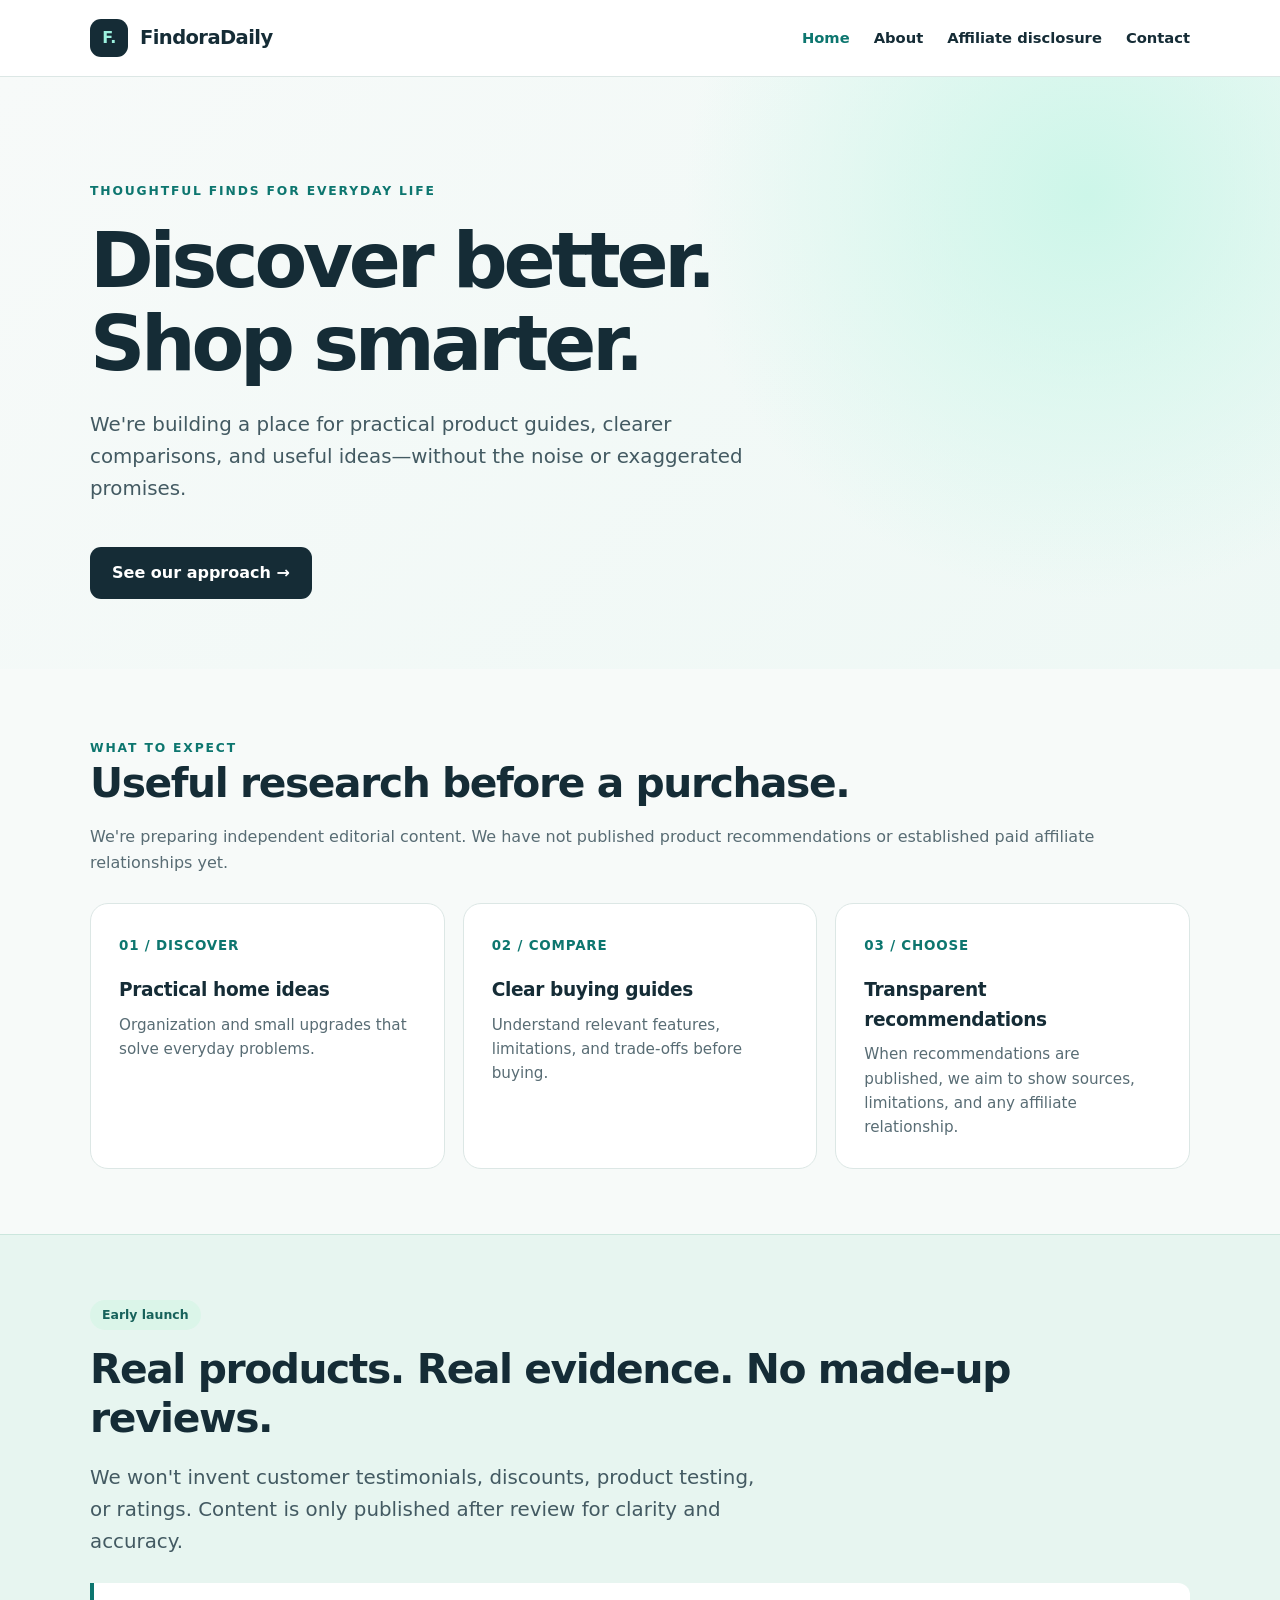
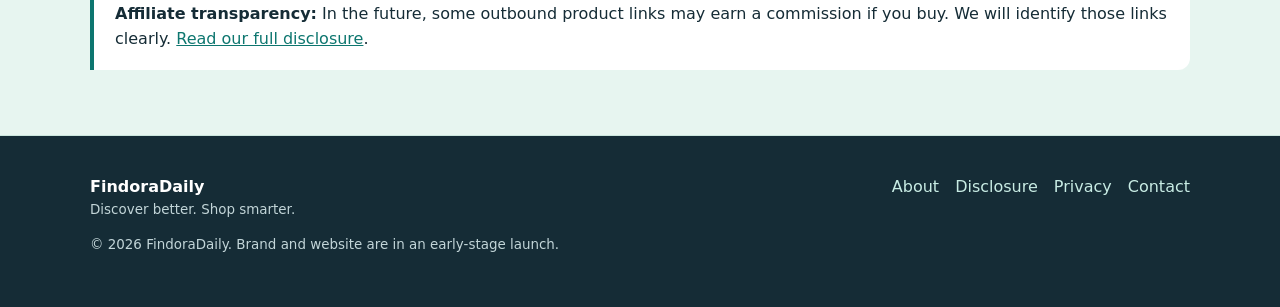
==== index.html @ d0419c28 "Add FindoraDaily website index.html" ====
<!doctype html><html lang="en"><head><meta charset="utf-8"><meta name="viewport" content="width=device-width,initial-scale=1"><meta name="description" content="FindoraDaily is building thoughtful, independent guides to practical home, desk, and everyday purchases."><meta name="theme-color" content="#152c36"><title>FindoraDaily | Discover better. Shop smarter.</title><link rel="icon" type="image/svg+xml" href="assets/favicon.svg"><link rel="stylesheet" href="assets/style.css"><script src="assets/main.js" defer></script></head><body><a class="skip" href="#main">Skip to content</a><header><nav class="wrap nav" aria-label="Main navigation"><a class="logo" href="index.html"><span class="mark" aria-hidden="true">F.</span>FindoraDaily</a><div class="links"><a href="index.html" aria-current="page">Home</a><a href="about.html">About</a><a href="disclosure.html">Affiliate disclosure</a><a href="contact.html">Contact</a></div></nav></header><main id="main"><section class="hero"><div class="wrap"><span class="eyebrow">Thoughtful finds for everyday life</span><h1>Discover better.<br>Shop smarter.</h1><p class="lead">We're building a place for practical product guides, clearer comparisons, and useful ideas—without the noise or exaggerated promises.</p><a class="cta" href="#approach">See our approach →</a></div></section><section id="approach" class="section"><div class="wrap"><span class="eyebrow">What to expect</span><h2>Useful research before a purchase.</h2><p class="muted">We're preparing independent editorial content. We have not published product recommendations or established paid affiliate relationships yet.</p><div class="grid"><article class="tile"><span class="number">01 / DISCOVER</span><h3>Practical home ideas</h3><p>Organization and small upgrades that solve everyday problems.</p></article><article class="tile"><span class="number">02 / COMPARE</span><h3>Clear buying guides</h3><p>Understand relevant features, limitations, and trade-offs before buying.</p></article><article class="tile"><span class="number">03 / CHOOSE</span><h3>Transparent recommendations</h3><p>When recommendations are published, we aim to show sources, limitations, and any affiliate relationship.</p></article></div></div></section><section class="section band"><div class="wrap"><span class="pill">Early launch</span><h2 style="margin-top:15px">Real products. Real evidence. No made-up reviews.</h2><p class="lead">We won't invent customer testimonials, discounts, product testing, or ratings. Content is only published after review for clarity and accuracy.</p><div class="note"><strong>Affiliate transparency:</strong> In the future, some outbound product links may earn a commission if you buy. We will identify those links clearly. <a href="disclosure.html">Read our full disclosure</a>.</div></div></section></main><footer class="footer"><div class="wrap footer-inner"><div><strong>FindoraDaily</strong><div class="fine">Discover better. Shop smarter.</div><p class="fine">© <span data-year>2026</span> FindoraDaily. Brand and website are in an early-stage launch.</p></div><div class="footer-links"><a href="about.html">About</a><a href="disclosure.html">Disclosure</a><a href="privacy.html">Privacy</a><a href="contact.html">Contact</a></div></div></footer></body></html>
---- assets/style.css ----
:root{color-scheme:light;--ink:#152c36;--muted:#586c74;--teal:#0d766f;--mint:#d4f5e8;--bg:#f7faf9;--line:#dce7e5;--paper:white;--max:1100px}*{box-sizing:border-box}html{scroll-behavior:smooth}body{margin:0;background:var(--bg);font-family:Inter,ui-sans-serif,system-ui,-apple-system,Segoe UI,Arial,sans-serif;color:var(--ink);line-height:1.6}a{color:var(--teal)}a:focus-visible,button:focus-visible{outline:3px solid #14a5a1;outline-offset:3px}.wrap{width:min(var(--max),calc(100% - 40px));margin-inline:auto}.skip{position:absolute;top:-100px;left:12px;background:white;padding:8px}.skip:focus{top:10px;z-index:100}header{background:white;border-bottom:1px solid var(--line);position:sticky;top:0;z-index:5}.nav{min-height:76px;display:flex;align-items:center;justify-content:space-between;gap:18px}.logo{display:inline-flex;gap:12px;align-items:center;color:var(--ink);font-weight:850;letter-spacing:-.03em;font-size:1.22rem;text-decoration:none}.mark{width:38px;height:38px;border-radius:11px;display:grid;place-items:center;background:var(--ink);color:#9cf2df;font-weight:900;font-size:1rem}.links{display:flex;gap:24px;align-items:center}.links a{color:var(--ink);font-weight:650;text-decoration:none;font-size:.92rem}.links a[aria-current=page]{color:var(--teal)}.links a:hover{text-decoration:underline}.hero{padding:100px 0 70px;background:radial-gradient(circle at 85% 20%,#cdf6e9,transparent 34%),linear-gradient(135deg,#f7faf9,#eef8f5)}.eyebrow{color:var(--teal);text-transform:uppercase;font-weight:800;font-size:.77rem;letter-spacing:.15em}.hero h1{font-size:clamp(2.5rem,6vw,5.1rem);line-height:1.09;letter-spacing:-.055em;max-width:820px;margin:16px 0 23px}.lead{font-size:clamp(1.05rem,2vw,1.24rem);color:#435a62;max-width:680px}.cta{display:inline-block;margin-top:23px;background:var(--ink);color:white;border-radius:11px;padding:13px 22px;font-weight:750;text-decoration:none}.cta:hover{background:#284650}.section{padding:65px 0}.section h2{font-size:clamp(1.8rem,4vw,2.55rem);line-height:1.2;letter-spacing:-.035em;margin:0 0 16px}.muted{color:var(--muted)}.grid{display:grid;grid-template-columns:repeat(3,minmax(0,1fr));gap:18px;margin-top:28px}.tile{background:var(--paper);border:1px solid var(--line);border-radius:18px;padding:28px;min-height:190px}.tile .number{color:var(--teal);font-weight:850;letter-spacing:.06em;font-size:.84rem}.tile h3{font-size:1.16rem;letter-spacing:-.02em;margin:17px 0 8px}.tile p{margin:0;color:var(--muted);font-size:.95rem}.band{background:#e7f5f0;border-top:1px solid #cbe6dd;border-bottom:1px solid #cbe6dd}.note{border-left:4px solid var(--teal);background:white;border-radius:0 12px 12px 0;padding:18px 21px;margin-top:25px}.page{padding:65px 0 90px;max-width:840px}.page h1{font-size:clamp(2.2rem,5vw,3.6rem);letter-spacing:-.045em;line-height:1.1}.page h2{margin-top:38px;font-size:1.5rem}.page p,.page li{color:#435a62}.page li{margin:8px 0}.pill{display:inline-flex;border-radius:100px;background:#dbf5e9;color:#17625b;padding:5px 12px;font-size:.78rem;font-weight:750}.footer{background:var(--ink);color:white;padding:38px 0}.footer-inner{display:flex;gap:20px;justify-content:space-between;align-items:flex-start}.footer a{color:#c8ece4;text-decoration:none}.footer a:hover{text-decoration:underline}.footer-links{display:flex;flex-wrap:wrap;gap:16px}.fine{color:#c2d5d8;font-size:.84rem;max-width:650px}.small{font-size:.9rem}@media(max-width:680px){.nav{align-items:flex-start;padding:16px 0;flex-direction:column}.links{gap:15px;flex-wrap:wrap}.hero{padding:64px 0 55px}.grid{grid-template-columns:1fr}.section{padding:48px 0}.footer-inner{flex-direction:column}}@media(prefers-reduced-motion:reduce){html{scroll-behavior:auto}}
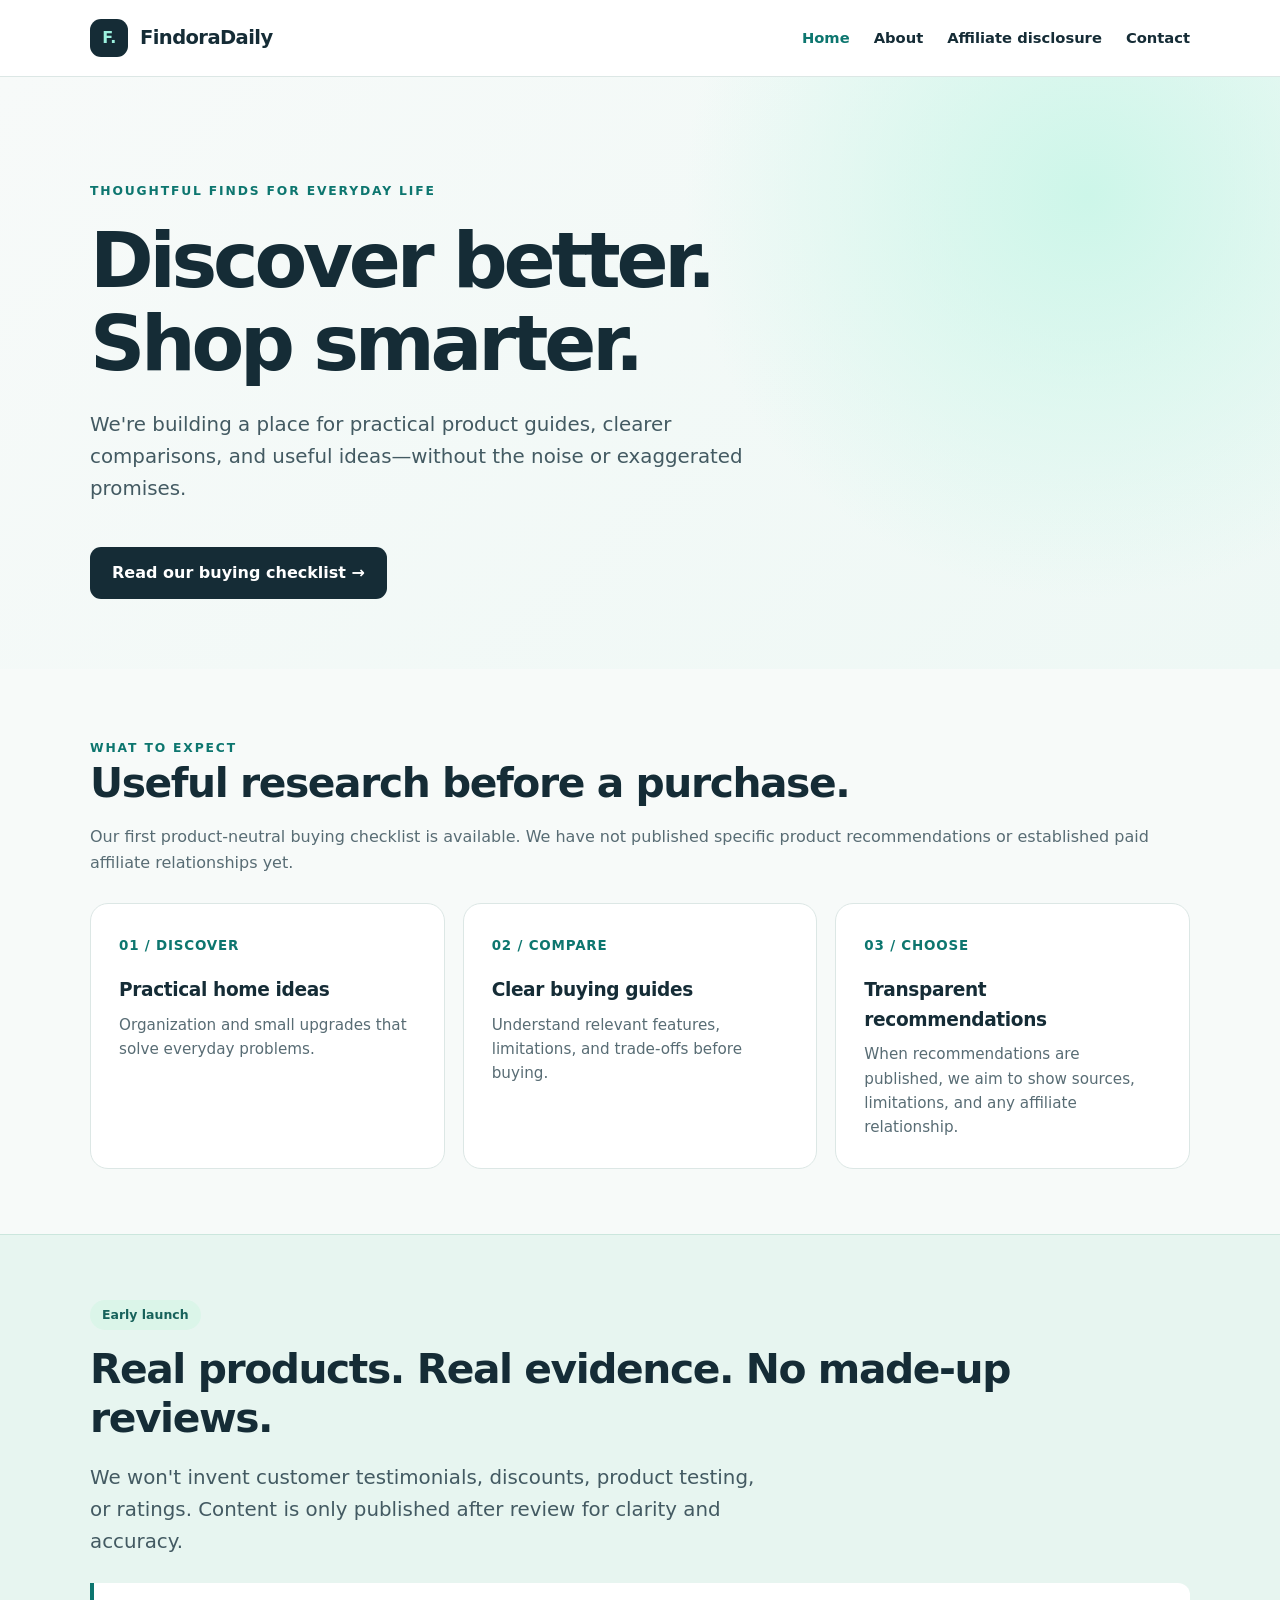
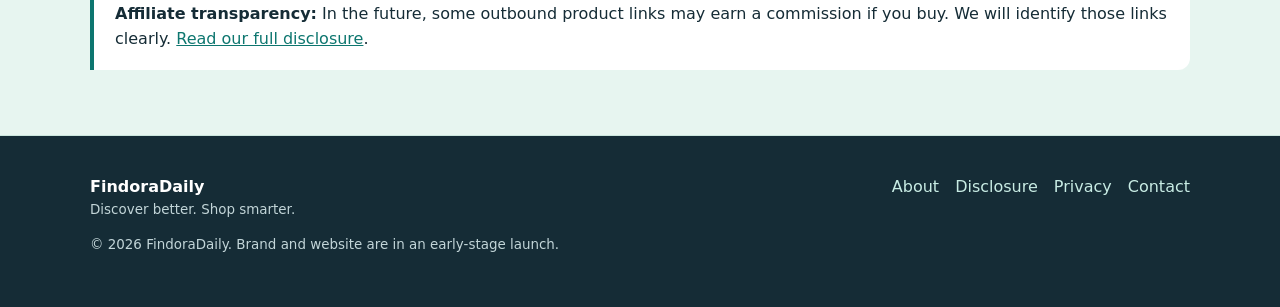
==== commit d5b40e39: "Feature original non-affiliate buying checklist on homepage" ====
--- a/index.html
+++ b/index.html
@@ -1 +1 @@
-<!doctype html><html lang="en"><head><meta charset="utf-8"><meta name="viewport" content="width=device-width,initial-scale=1"><meta name="description" content="FindoraDaily is building thoughtful, independent guides to practical home, desk, and everyday purchases."><meta name="theme-color" content="#152c36"><title>FindoraDaily | Discover better. Shop smarter.</title><link rel="icon" type="image/svg+xml" href="assets/favicon.svg"><link rel="stylesheet" href="assets/style.css"><script src="assets/main.js" defer></script></head><body><a class="skip" href="#main">Skip to content</a><header><nav class="wrap nav" aria-label="Main navigation"><a class="logo" href="index.html"><span class="mark" aria-hidden="true">F.</span>FindoraDaily</a><div class="links"><a href="index.html" aria-current="page">Home</a><a href="about.html">About</a><a href="disclosure.html">Affiliate disclosure</a><a href="contact.html">Contact</a></div></nav></header><main id="main"><section class="hero"><div class="wrap"><span class="eyebrow">Thoughtful finds for everyday life</span><h1>Discover better.<br>Shop smarter.</h1><p class="lead">We're building a place for practical product guides, clearer comparisons, and useful ideas—without the noise or exaggerated promises.</p><a class="cta" href="#approach">See our approach →</a></div></section><section id="approach" class="section"><div class="wrap"><span class="eyebrow">What to expect</span><h2>Useful research before a purchase.</h2><p class="muted">We're preparing independent editorial content. We have not published product recommendations or established paid affiliate relationships yet.</p><div class="grid"><article class="tile"><span class="number">01 / DISCOVER</span><h3>Practical home ideas</h3><p>Organization and small upgrades that solve everyday problems.</p></article><article class="tile"><span class="number">02 / COMPARE</span><h3>Clear buying guides</h3><p>Understand relevant features, limitations, and trade-offs before buying.</p></article><article class="tile"><span class="number">03 / CHOOSE</span><h3>Transparent recommendations</h3><p>When recommendations are published, we aim to show sources, limitations, and any affiliate relationship.</p></article></div></div></section><section class="section band"><div class="wrap"><span class="pill">Early launch</span><h2 style="margin-top:15px">Real products. Real evidence. No made-up reviews.</h2><p class="lead">We won't invent customer testimonials, discounts, product testing, or ratings. Content is only published after review for clarity and accuracy.</p><div class="note"><strong>Affiliate transparency:</strong> In the future, some outbound product links may earn a commission if you buy. We will identify those links clearly. <a href="disclosure.html">Read our full disclosure</a>.</div></div></section></main><footer class="footer"><div class="wrap footer-inner"><div><strong>FindoraDaily</strong><div class="fine">Discover better. Shop smarter.</div><p class="fine">© <span data-year>2026</span> FindoraDaily. Brand and website are in an early-stage launch.</p></div><div class="footer-links"><a href="about.html">About</a><a href="disclosure.html">Disclosure</a><a href="privacy.html">Privacy</a><a href="contact.html">Contact</a></div></div></footer></body></html>+<!doctype html><html lang="en"><head><meta name="p:domain_verify" content="c60c3239dad3f63a9f5c57e31691b9f7"><meta charset="utf-8"><meta name="viewport" content="width=device-width,initial-scale=1"><meta name="description" content="FindoraDaily is building thoughtful, independent guides to practical home, desk, and everyday purchases."><meta name="theme-color" content="#152c36"><title>FindoraDaily | Discover better. Shop smarter.</title><link rel="icon" type="image/svg+xml" href="assets/favicon.svg"><link rel="stylesheet" href="assets/style.css"><script src="assets/main.js" defer></script></head><body><a class="skip" href="#main">Skip to content</a><header><nav class="wrap nav" aria-label="Main navigation"><a class="logo" href="index.html"><span class="mark" aria-hidden="true">F.</span>FindoraDaily</a><div class="links"><a href="index.html" aria-current="page">Home</a><a href="about.html">About</a><a href="disclosure.html">Affiliate disclosure</a><a href="contact.html">Contact</a></div></nav></header><main id="main"><section class="hero"><div class="wrap"><span class="eyebrow">Thoughtful finds for everyday life</span><h1>Discover better.<br>Shop smarter.</h1><p class="lead">We're building a place for practical product guides, clearer comparisons, and useful ideas—without the noise or exaggerated promises.</p><a class="cta" href="buying-guide.html">Read our buying checklist →</a></div></section><section id="approach" class="section"><div class="wrap"><span class="eyebrow">What to expect</span><h2>Useful research before a purchase.</h2><p class="muted">Our first product-neutral buying checklist is available. We have not published specific product recommendations or established paid affiliate relationships yet.</p><div class="grid"><article class="tile"><span class="number">01 / DISCOVER</span><h3>Practical home ideas</h3><p>Organization and small upgrades that solve everyday problems.</p></article><article class="tile"><span class="number">02 / COMPARE</span><h3>Clear buying guides</h3><p>Understand relevant features, limitations, and trade-offs before buying.</p></article><article class="tile"><span class="number">03 / CHOOSE</span><h3>Transparent recommendations</h3><p>When recommendations are published, we aim to show sources, limitations, and any affiliate relationship.</p></article></div></div></section><section class="section band"><div class="wrap"><span class="pill">Early launch</span><h2 style="margin-top:15px">Real products. Real evidence. No made-up reviews.</h2><p class="lead">We won't invent customer testimonials, discounts, product testing, or ratings. Content is only published after review for clarity and accuracy.</p><div class="note"><strong>Affiliate transparency:</strong> In the future, some outbound product links may earn a commission if you buy. We will identify those links clearly. <a href="disclosure.html">Read our full disclosure</a>.</div></div></section></main><footer class="footer"><div class="wrap footer-inner"><div><strong>FindoraDaily</strong><div class="fine">Discover better. Shop smarter.</div><p class="fine">© <span data-year>2026</span> FindoraDaily. Brand and website are in an early-stage launch.</p></div><div class="footer-links"><a href="about.html">About</a><a href="disclosure.html">Disclosure</a><a href="privacy.html">Privacy</a><a href="contact.html">Contact</a></div></div></footer></body></html>
